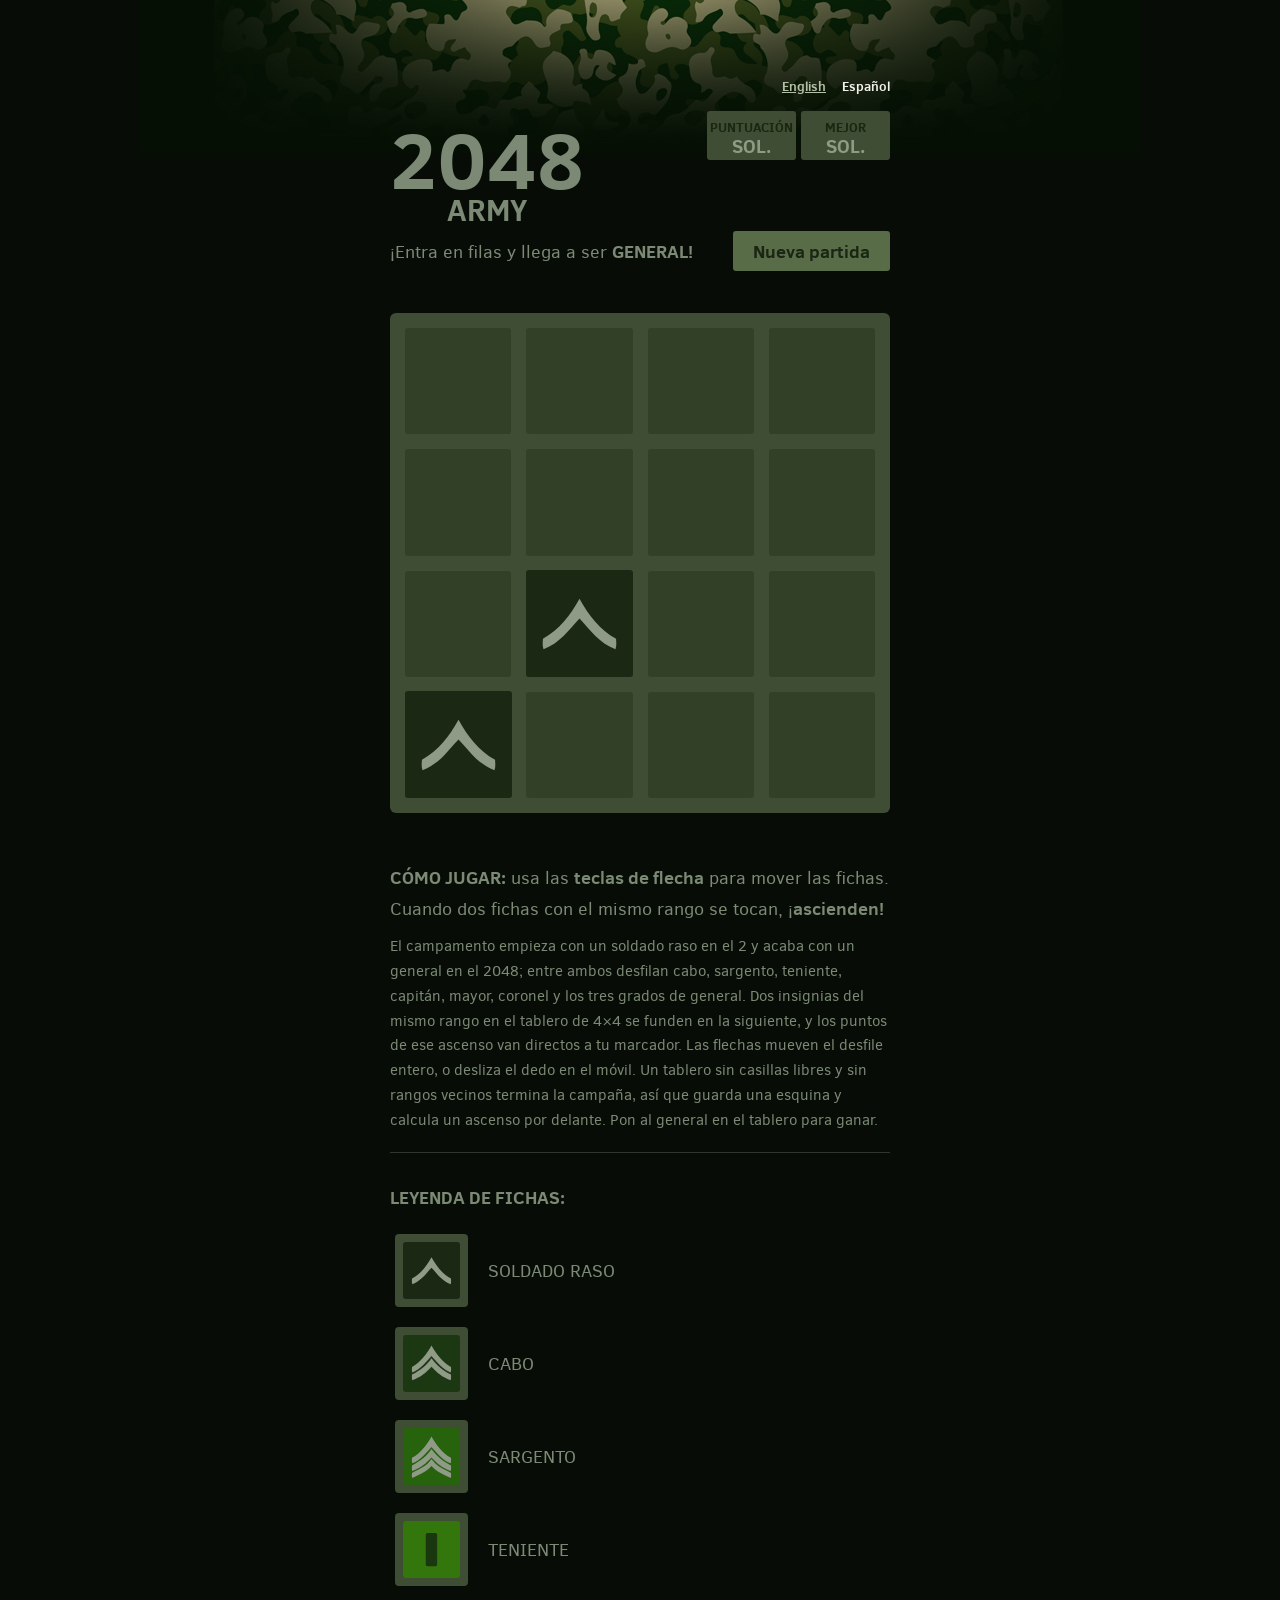
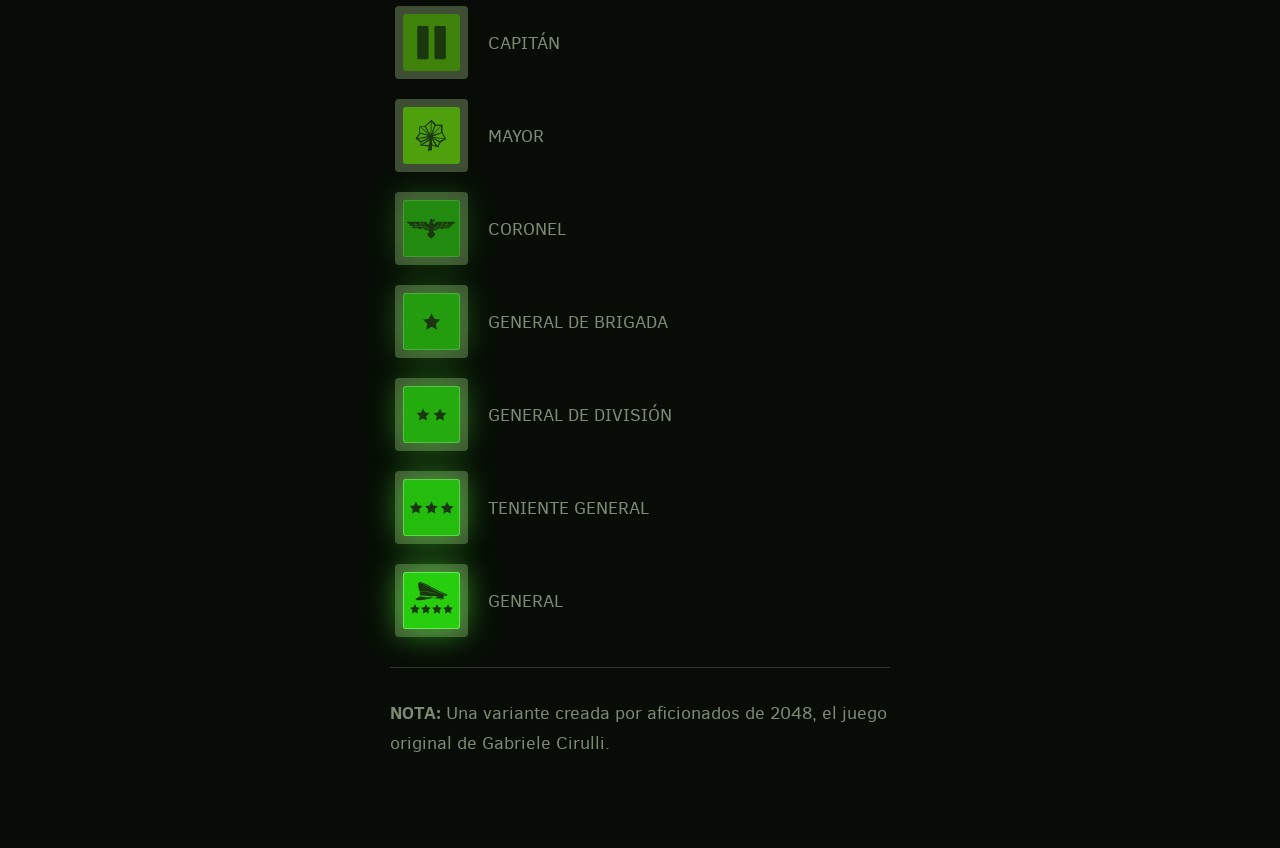
==== es/index.html @ 259455fc "Bilingual site: English at the root, Spanish under /es/ Includes hreflang, canonical, Open Graph, JS" ====
<!DOCTYPE html>
<html lang="es">
<head>
  <meta charset="utf-8">
  <title>2048 Army — asciende de soldado raso a general</title>
  <meta name="description" content="Juega a 2048 Army: une fichas del mismo rango para ascender de soldado raso a general y evita que el tablero se llene de tropa.">

  <link rel="canonical" href="https://tile2048.github.io/2048-ARMY/es/">
  <link rel="alternate" hreflang="en" href="https://tile2048.github.io/2048-ARMY/">
  <link rel="alternate" hreflang="es" href="https://tile2048.github.io/2048-ARMY/es/">
  <link rel="alternate" hreflang="x-default" href="https://tile2048.github.io/2048-ARMY/">

  <meta property="og:type" content="website">
  <meta property="og:title" content="2048 Army — asciende de soldado raso a general">
  <meta property="og:description" content="Juega a 2048 Army: une fichas del mismo rango para ascender de soldado raso a general y evita que el tablero se llene de tropa.">
  <meta property="og:url" content="https://tile2048.github.io/2048-ARMY/es/">
  <meta property="og:locale" content="es_ES">
  <meta property="og:locale:alternate" content="en_US">

  <link href="../style/main.css" rel="stylesheet" type="text/css">
  <link rel="shortcut icon" href="../favicon.ico">
  <link rel="apple-touch-icon" href="../meta/apple-touch-icon.png">
  <meta name="apple-mobile-web-app-capable" content="yes">
  <meta name="apple-mobile-web-app-status-bar-style" content="black">

  <meta name="HandheldFriendly" content="True">
  <meta name="MobileOptimized" content="320">
  <meta name="viewport" content="width=device-width, target-densitydpi=160dpi, initial-scale=1.0, maximum-scale=1, user-scalable=no, minimal-ui">
  <meta name="format-detection" content="telephone=no" />

  <script type="application/ld+json">
  {
    "@context": "https://schema.org",
    "@type": "VideoGame",
    "name": "2048 Army",
    "inLanguage": "es",
    "url": "https://tile2048.github.io/2048-ARMY/es/",
    "description": "Versión militar del puzle de fichas 2048: une rangos iguales para ascender de soldado raso a general."
  }
  </script>
</head>
<body>
  <div class="container">
    <nav class="lang-links"><a href="../" hreflang="en" lang="en">English</a> <span>Español</span></nav>

    <div class="heading">
      <div class="scores-container">
        <div class="score-container">0</div>
        <div class="best-container">0</div>
      </div>
      <div class="title-container">
        <h1 class="title">2048<small>Army</small></h1>
      </div>
    </div>

    <div class="above-game">
      <p class="game-intro">¡Entra en filas y llega a ser <strong>GENERAL!</strong></p>
      <a class="restart-button">Nueva partida</a>
    </div>

    <div class="game-container">
      <div class="game-message">
        <p></p>
        <div class="lower">
	        <a class="keep-playing-button">Seguir jugando</a>
          <a class="retry-button">Reintentar</a>
          <div class="score-sharing"></div>
        </div>
      </div>

      <div class="grid-container">
        <div class="grid-row">
          <div class="grid-cell"></div>
          <div class="grid-cell"></div>
          <div class="grid-cell"></div>
          <div class="grid-cell"></div>
        </div>
        <div class="grid-row">
          <div class="grid-cell"></div>
          <div class="grid-cell"></div>
          <div class="grid-cell"></div>
          <div class="grid-cell"></div>
        </div>
        <div class="grid-row">
          <div class="grid-cell"></div>
          <div class="grid-cell"></div>
          <div class="grid-cell"></div>
          <div class="grid-cell"></div>
        </div>
        <div class="grid-row">
          <div class="grid-cell"></div>
          <div class="grid-cell"></div>
          <div class="grid-cell"></div>
          <div class="grid-cell"></div>
        </div>
      </div>

      <div class="tile-container">

      </div>
    </div>

    <p class="game-explanation">
      <strong class="important">Cómo jugar:</strong> usa las <strong>teclas de flecha</strong> para mover las fichas. Cuando dos fichas con el mismo rango se tocan, ¡<strong>ascienden!</strong>
    </p>
    <p class="game-about">
      El campamento empieza con un soldado raso en el 2 y acaba con un general en el 2048; entre ambos desfilan cabo, sargento, teniente, capitán, mayor, coronel y los tres grados de general. Dos insignias del mismo rango en el tablero de 4×4 se funden en la siguiente, y los puntos de ese ascenso van directos a tu marcador. Las flechas mueven el desfile entero, o desliza el dedo en el móvil. Un tablero sin casillas libres y sin rangos vecinos termina la campaña, así que guarda una esquina y calcula un ascenso por delante. Pon al general en el tablero para ganar.
    </p>
    <hr>
    <p class="tile-legend"><strong class="important">Leyenda de fichas:</strong></p>
    <div class="legend-list">
      <div class="legend-row">
        <div class="legend-grid"><div class="legend-cell cell-2"><img src="../style/img/2.svg" alt="soldado raso"></div></div>
        <p>soldado raso</p>
      </div>
      <div class="legend-row">
        <div class="legend-grid"><div class="legend-cell cell-4"><img src="../style/img/4.svg" alt="cabo"></div></div>
        <p>cabo</p>
      </div>
      <div class="legend-row">
        <div class="legend-grid"><div class="legend-cell cell-8"><img src="../style/img/8.svg" alt="sargento"></div></div>
        <p>sargento</p>
      </div>
      <div class="legend-row">
        <div class="legend-grid"><div class="legend-cell cell-16"><img src="../style/img/16.svg" alt="teniente"></div></div>
        <p>teniente</p>
      </div>
      <div class="legend-row">
        <div class="legend-grid"><div class="legend-cell cell-32"><img src="../style/img/32.svg" alt="capitán"></div></div>
        <p>capitán</p>
      </div>
      <div class="legend-row">
        <div class="legend-grid"><div class="legend-cell cell-64"><img src="../style/img/64.svg" alt="mayor"></div></div>
        <p>mayor</p>
      </div>
      <div class="legend-row">
        <div class="legend-grid"><div class="legend-cell cell-128"><img src="../style/img/128.svg" alt="coronel"></div></div>
        <p>coronel</p>
      </div>
      <div class="legend-row">
        <div class="legend-grid"><div class="legend-cell cell-256"><img src="../style/img/256.svg" alt="general de brigada"></div></div>
        <p>general de brigada</p>
      </div>
      <div class="legend-row">
        <div class="legend-grid"><div class="legend-cell cell-512"><img src="../style/img/512.svg" alt="general de división"></div></div>
        <p>general de división</p>
      </div>
      <div class="legend-row">
        <div class="legend-grid"><div class="legend-cell cell-1024"><img src="../style/img/1024.svg" alt="teniente general"></div></div>
        <p>teniente general</p>
      </div>
      <div class="legend-row">
        <div class="legend-grid"><div class="legend-cell cell-2048"><img src="../style/img/2048.svg" alt="general"></div></div>
        <p>general</p>
      </div>
    </div>
    <hr>
    <p class="disclaimer">
    <strong class="important">Nota:</strong> Una variante creada por aficionados de 2048, el juego original de Gabriele Cirulli.
    </p>
  </div>

  <script src="../js/bind_polyfill.js"></script>
  <script src="../js/classlist_polyfill.js"></script>
  <script src="../js/animframe_polyfill.js"></script>
  <script>
    // Assets and sentences of this page. The English page sits at the repo root.
    window.GAME_ROOT = "../";

    // Text that only appears once a game is running, in the language of this page.
    window.PAGE_STRINGS = {
      "game-won": "¡Ganaste!",
      "game-over": "¡Fin del juego!",
      "tweet1": "Conseguí \"",
      "tweet2": "\" en 2048-ARMY #2048game",
      "2": "soldado raso",
      "4": "cabo",
      "8": "sargento",
      "16": "teniente",
      "32": "capitán",
      "64": "mayor",
      "128": "coronel",
      "256": "general de brigada",
      "512": "general de división",
      "1024": "teniente general",
      "2048": "general",
      "s0": "Sol.",
      "s2": "Sol.",
      "s4": "Cbo.",
      "s8": "Sgto.",
      "s16": "Tte.",
      "s32": "Cptn.",
      "s64": "Myr.",
      "s128": "Cnel.",
      "s256": "Gral.Brig.",
      "s512": "Gral.Div.",
      "s1024": "Tte.Gral.",
      "s2048": "Gral."
    };

    function Localize(key) {
      var name = String(key);
      if (window.PAGE_STRINGS.hasOwnProperty(name)) return window.PAGE_STRINGS[name];
      // Scores that no longer sit on a tile fall back to the plain number.
      if (name.charAt(0) === "s" && window.PAGE_STRINGS.hasOwnProperty(name.slice(1))) {
        return window.PAGE_STRINGS[name.slice(1)];
      }
      return name;
    }
  </script>
  <script src="../js/keyboard_input_manager.js"></script>
  <script src="../js/html_actuator.js"></script>
  <script src="../js/grid.js"></script>
  <script src="../js/tile.js"></script>
  <script src="../js/local_storage_manager.js"></script>
  <script src="../js/game_manager.js"></script>
  <script src="../js/application.js"></script>
  <script>
    window.twttr = (function (d,s,id) {
      var t, js, fjs = d.getElementsByTagName(s)[0];
      if (d.getElementById(id)) return; js=d.createElement(s); js.id=id;
      js.src="https://platform.twitter.com/widgets.js"; fjs.parentNode.insertBefore(js, fjs);
      return window.twttr || (t = { _e: [], ready: function(f){ t._e.push(f) } });
    }(document, "script", "twitter-wjs"));
  </script>
</body>
</html>
---- style/main.css ----
@import url(fonts/clear-sans.css);
html, body {
  margin: 0;
  padding: 0;
  background-color: #070D06;
  color: #7c8975;
  font-family: "Clear Sans", "Helvetica Neue", Arial, sans-serif;
  font-size: 18px; }

body {
  padding: 80px 0;
  background-image: url(img/top-bg.jpg);
  background-position: top center;
  background-repeat: no-repeat; }

.heading:after {
  content: "";
  display: block;
  clear: both; }

h1.title {
  font-size: 80px;
  font-weight: bold;
  margin: 0;
  display: block;
  float: left; }
  h1.title small {
    position: absolute;
    width: 100%;
    bottom: 0;
    left: 0;
    text-transform: uppercase;
    font-size: 30px;
    line-height: 30px;
    text-align: center;
    font-weight: bold; }

.title-container {
  position: relative;
  display: inline-block;
  padding-bottom: 10px; }

@-webkit-keyframes move-up {
  0% {
    top: 25px;
    opacity: 1; }

  100% {
    top: -50px;
    opacity: 0; } }
@-moz-keyframes move-up {
  0% {
    top: 25px;
    opacity: 1; }

  100% {
    top: -50px;
    opacity: 0; } }
@keyframes move-up {
  0% {
    top: 25px;
    opacity: 1; }

  100% {
    top: -50px;
    opacity: 0; } }
.scores-container {
  float: right;
  text-align: right; }

.score-container, .best-container {
  position: relative;
  display: inline-block;
  background: #3e4d33;
  padding: 15px 25px;
  font-size: 19px;
  text-transform: uppercase;
  height: 19px;
  line-height: 41px;
  font-weight: bold;
  border-radius: 3px;
  color: #8e9c85;
  margin-top: 8px;
  text-align: center; }
  .score-container:after, .best-container:after {
    position: absolute;
    width: 100%;
    top: 10px;
    left: 0;
    text-transform: uppercase;
    font-size: 13px;
    line-height: 13px;
    text-align: center;
    color: #1a2513; }
  .score-container .score-addition, .best-container .score-addition {
    position: absolute;
    right: 30px;
    color: red;
    font-size: 19px;
    line-height: 19px;
    font-weight: bold;
    color: rgba(124, 137, 117, 0.9);
    z-index: 100;
    -webkit-animation: move-up 600ms ease-in;
    -moz-animation: move-up 600ms ease-in;
    animation: move-up 600ms ease-in;
    -webkit-animation-fill-mode: both;
    -moz-animation-fill-mode: both;
    animation-fill-mode: both; }

.score-container:after {
  content: "Score"; }

.best-container:after {
  content: "Best"; }

p {
  margin-top: 0;
  margin-bottom: 10px;
  line-height: 1.65; }

a {
  color: #7c8975;
  font-weight: bold;
  text-decoration: underline;
  cursor: pointer; }

strong.important {
  text-transform: uppercase; }

hr {
  border: none;
  border-bottom: 1px solid #31362f;
  margin-top: 20px;
  margin-bottom: 30px; }

.container {
  width: 500px;
  margin: 0 auto; }

@-webkit-keyframes fade-in {
  0% {
    opacity: 0; }

  100% {
    opacity: 1; } }
@-moz-keyframes fade-in {
  0% {
    opacity: 0; }

  100% {
    opacity: 1; } }
@keyframes fade-in {
  0% {
    opacity: 0; }

  100% {
    opacity: 1; } }
.game-container {
  margin-top: 40px;
  position: relative;
  padding: 15px;
  cursor: default;
  -webkit-touch-callout: none;
  -ms-touch-callout: none;
  -webkit-user-select: none;
  -moz-user-select: none;
  -ms-user-select: none;
  -ms-touch-action: none;
  touch-action: none;
  background: #3e4d33;
  border-radius: 6px;
  width: 500px;
  height: 500px;
  -webkit-box-sizing: border-box;
  -moz-box-sizing: border-box;
  box-sizing: border-box; }
  .game-container .game-message {
    display: none;
    position: absolute;
    top: 0;
    right: 0;
    bottom: 0;
    left: 0;
    background: rgba(27, 40, 19, 0.7);
    z-index: 100;
    text-align: center;
    -webkit-animation: fade-in 800ms ease 1200ms;
    -moz-animation: fade-in 800ms ease 1200ms;
    animation: fade-in 800ms ease 1200ms;
    -webkit-animation-fill-mode: both;
    -moz-animation-fill-mode: both;
    animation-fill-mode: both; }
    .game-container .game-message p {
      font-size: 60px;
      font-weight: bold;
      height: 60px;
      line-height: 60px;
      margin-top: 222px; }
    .game-container .game-message .lower {
      display: block;
      margin-top: 59px; }
    .game-container .game-message a {
      display: inline-block;
      background: #576c47;
      border-radius: 3px;
      padding: 0 20px;
      text-decoration: none;
      color: #1a2513;
      height: 40px;
      line-height: 42px;
      margin-left: 9px; }
      .game-container .game-message a.keep-playing-button {
        display: none; }
    .game-container .game-message .score-sharing {
      display: inline-block;
      vertical-align: middle;
      margin-left: 10px; }
    .game-container .game-message.game-won {
      background: rgba(39, 206, 13, 0.5);
      color: #8e9c85; }
      .game-container .game-message.game-won a.keep-playing-button {
        display: inline-block; }
    .game-container .game-message.game-won, .game-container .game-message.game-over {
      display: block; }

.grid-container {
  position: absolute;
  z-index: 1; }

.grid-row {
  margin-bottom: 15px; }
  .grid-row:last-child {
    margin-bottom: 0; }
  .grid-row:after {
    content: "";
    display: block;
    clear: both; }

.grid-cell {
  width: 106.25px;
  height: 106.25px;
  margin-right: 15px;
  float: left;
  border-radius: 3px;
  background: rgba(27, 40, 19, 0.35); }
  .grid-cell:last-child {
    margin-right: 0; }

.tile-container {
  position: absolute;
  z-index: 2; }

.tile, .tile .tile-inner {
  width: 107px;
  height: 107px;
  line-height: 116.25px; }
.tile.tile-position-1-1 {
  -webkit-transform: translate(0px, 0px);
  -moz-transform: translate(0px, 0px);
  transform: translate(0px, 0px); }
.tile.tile-position-1-2 {
  -webkit-transform: translate(0px, 121px);
  -moz-transform: translate(0px, 121px);
  transform: translate(0px, 121px); }
.tile.tile-position-1-3 {
  -webkit-transform: translate(0px, 242px);
  -moz-transform: translate(0px, 242px);
  transform: translate(0px, 242px); }
.tile.tile-position-1-4 {
  -webkit-transform: translate(0px, 363px);
  -moz-transform: translate(0px, 363px);
  transform: translate(0px, 363px); }
.tile.tile-position-2-1 {
  -webkit-transform: translate(121px, 0px);
  -moz-transform: translate(121px, 0px);
  transform: translate(121px, 0px); }
.tile.tile-position-2-2 {
  -webkit-transform: translate(121px, 121px);
  -moz-transform: translate(121px, 121px);
  transform: translate(121px, 121px); }
.tile.tile-position-2-3 {
  -webkit-transform: translate(121px, 242px);
  -moz-transform: translate(121px, 242px);
  transform: translate(121px, 242px); }
.tile.tile-position-2-4 {
  -webkit-transform: translate(121px, 363px);
  -moz-transform: translate(121px, 363px);
  transform: translate(121px, 363px); }
.tile.tile-position-3-1 {
  -webkit-transform: translate(242px, 0px);
  -moz-transform: translate(242px, 0px);
  transform: translate(242px, 0px); }
.tile.tile-position-3-2 {
  -webkit-transform: translate(242px, 121px);
  -moz-transform: translate(242px, 121px);
  transform: translate(242px, 121px); }
.tile.tile-position-3-3 {
  -webkit-transform: translate(242px, 242px);
  -moz-transform: translate(242px, 242px);
  transform: translate(242px, 242px); }
.tile.tile-position-3-4 {
  -webkit-transform: translate(242px, 363px);
  -moz-transform: translate(242px, 363px);
  transform: translate(242px, 363px); }
.tile.tile-position-4-1 {
  -webkit-transform: translate(363px, 0px);
  -moz-transform: translate(363px, 0px);
  transform: translate(363px, 0px); }
.tile.tile-position-4-2 {
  -webkit-transform: translate(363px, 121px);
  -moz-transform: translate(363px, 121px);
  transform: translate(363px, 121px); }
.tile.tile-position-4-3 {
  -webkit-transform: translate(363px, 242px);
  -moz-transform: translate(363px, 242px);
  transform: translate(363px, 242px); }
.tile.tile-position-4-4 {
  -webkit-transform: translate(363px, 363px);
  -moz-transform: translate(363px, 363px);
  transform: translate(363px, 363px); }

.tile {
  position: absolute;
  -webkit-transition: 100ms ease-in-out;
  -moz-transition: 100ms ease-in-out;
  transition: 100ms ease-in-out;
  -webkit-transition-property: -webkit-transform;
  -moz-transition-property: -moz-transform;
  transition-property: transform; }
  .tile .tile-inner {
    border-radius: 3px;
    background: #1b2813;
    text-align: center;
    font-weight: bold;
    z-index: 10;
    font-size: 55px; }
    .tile .tile-inner img {
      width: 100%;
      height: 100%; }
  .tile.tile-2 .tile-inner {
    background: #1b2813;
    box-shadow: 0 0 30px 10px rgba(79, 242, 53, 0), inset 0 0 0 1px rgba(255, 255, 255, 0); }
  .tile.tile-4 .tile-inner {
    background: #1c3812;
    box-shadow: 0 0 30px 10px rgba(79, 242, 53, 0), inset 0 0 0 1px rgba(255, 255, 255, 0); }
  .tile.tile-8 .tile-inner {
    color: #8e9c85;
    background: #27620d; }
  .tile.tile-16 .tile-inner {
    color: #8e9c85;
    background: #33760c; }
  .tile.tile-32 .tile-inner {
    color: #8e9c85;
    background: #3e810b; }
  .tile.tile-64 .tile-inner {
    color: #8e9c85;
    background: #4ea00d; }
  .tile.tile-128 .tile-inner {
    color: #8e9c85;
    background: #228b0f;
    box-shadow: 0 0 30px 10px rgba(79, 242, 53, 0.2381), inset 0 0 0 1px rgba(255, 255, 255, 0.14286);
    font-size: 45px; }
    @media screen and (max-width: 520px) {
      .tile.tile-128 .tile-inner {
        font-size: 25px; } }
  .tile.tile-256 .tile-inner {
    color: #8e9c85;
    background: #239c0e;
    box-shadow: 0 0 30px 10px rgba(79, 242, 53, 0.31746), inset 0 0 0 1px rgba(255, 255, 255, 0.19048);
    font-size: 45px; }
    @media screen and (max-width: 520px) {
      .tile.tile-256 .tile-inner {
        font-size: 25px; } }
  .tile.tile-512 .tile-inner {
    color: #8e9c85;
    background: #24ac0e;
    box-shadow: 0 0 30px 10px rgba(79, 242, 53, 0.39683), inset 0 0 0 1px rgba(255, 255, 255, 0.2381);
    font-size: 45px; }
    @media screen and (max-width: 520px) {
      .tile.tile-512 .tile-inner {
        font-size: 25px; } }
  .tile.tile-1024 .tile-inner {
    color: #8e9c85;
    background: #25bd0d;
    box-shadow: 0 0 30px 10px rgba(79, 242, 53, 0.47619), inset 0 0 0 1px rgba(255, 255, 255, 0.28571);
    font-size: 35px; }
    @media screen and (max-width: 520px) {
      .tile.tile-1024 .tile-inner {
        font-size: 15px; } }
  .tile.tile-2048 .tile-inner {
    color: #8e9c85;
    background: #27ce0d;
    box-shadow: 0 0 30px 10px rgba(79, 242, 53, 0.55556), inset 0 0 0 1px rgba(255, 255, 255, 0.33333);
    font-size: 35px; }
    @media screen and (max-width: 520px) {
      .tile.tile-2048 .tile-inner {
        font-size: 15px; } }
  .tile.tile-super .tile-inner {
    color: #8e9c85;
    background: #323a31;
    font-size: 30px; }
    @media screen and (max-width: 520px) {
      .tile.tile-super .tile-inner {
        font-size: 10px; } }

@-webkit-keyframes appear {
  0% {
    opacity: 0;
    -webkit-transform: scale(0);
    -moz-transform: scale(0);
    transform: scale(0); }

  100% {
    opacity: 1;
    -webkit-transform: scale(1);
    -moz-transform: scale(1);
    transform: scale(1); } }
@-moz-keyframes appear {
  0% {
    opacity: 0;
    -webkit-transform: scale(0);
    -moz-transform: scale(0);
    transform: scale(0); }

  100% {
    opacity: 1;
    -webkit-transform: scale(1);
    -moz-transform: scale(1);
    transform: scale(1); } }
@keyframes appear {
  0% {
    opacity: 0;
    -webkit-transform: scale(0);
    -moz-transform: scale(0);
    transform: scale(0); }

  100% {
    opacity: 1;
    -webkit-transform: scale(1);
    -moz-transform: scale(1);
    transform: scale(1); } }
.tile-new .tile-inner {
  -webkit-animation: appear 200ms ease 100ms;
  -moz-animation: appear 200ms ease 100ms;
  animation: appear 200ms ease 100ms;
  -webkit-animation-fill-mode: backwards;
  -moz-animation-fill-mode: backwards;
  animation-fill-mode: backwards; }

@-webkit-keyframes pop {
  0% {
    -webkit-transform: scale(0);
    -moz-transform: scale(0);
    transform: scale(0); }

  50% {
    -webkit-transform: scale(1.2);
    -moz-transform: scale(1.2);
    transform: scale(1.2); }

  100% {
    -webkit-transform: scale(1);
    -moz-transform: scale(1);
    transform: scale(1); } }
@-moz-keyframes pop {
  0% {
    -webkit-transform: scale(0);
    -moz-transform: scale(0);
    transform: scale(0); }

  50% {
    -webkit-transform: scale(1.2);
    -moz-transform: scale(1.2);
    transform: scale(1.2); }

  100% {
    -webkit-transform: scale(1);
    -moz-transform: scale(1);
    transform: scale(1); } }
@keyframes pop {
  0% {
    -webkit-transform: scale(0);
    -moz-transform: scale(0);
    transform: scale(0); }

  50% {
    -webkit-transform: scale(1.2);
    -moz-transform: scale(1.2);
    transform: scale(1.2); }

  100% {
    -webkit-transform: scale(1);
    -moz-transform: scale(1);
    transform: scale(1); } }
.tile-merged .tile-inner {
  z-index: 20;
  -webkit-animation: pop 200ms ease 100ms;
  -moz-animation: pop 200ms ease 100ms;
  animation: pop 200ms ease 100ms;
  -webkit-animation-fill-mode: backwards;
  -moz-animation-fill-mode: backwards;
  animation-fill-mode: backwards; }

.above-game:after {
  content: "";
  display: block;
  clear: both; }

.game-intro {
  float: left;
  line-height: 42px;
  margin-bottom: 0; }

.restart-button {
  display: inline-block;
  background: #576c47;
  border-radius: 3px;
  padding: 0 20px;
  text-decoration: none;
  color: #1a2513;
  height: 40px;
  line-height: 42px;
  display: block;
  text-align: center;
  float: right; }

.game-explanation {
  margin-top: 50px; }

@media screen and (max-width: 520px) {
  html, body {
    font-size: 15px; }

  body {
    margin: 20px 0;
    padding: 0 20px; }

  h1.title {
    font-size: 27px;
    margin-top: 15px; }
  h1.title small {
    font-size: 14px;
    line-height: 16px; }

  .container {
    width: 280px;
    margin: 0 auto; }

  .score-container, .best-container {
    margin-top: 0;
    padding: 15px 10px;
    min-width: 40px; }

  .heading {
    margin-bottom: 10px; }

  .game-intro {
    width: 55%;
    display: block;
    box-sizing: border-box;
    line-height: 1.65; }

  .restart-button {
    width: 42%;
    padding: 0;
    display: block;
    box-sizing: border-box;
    margin-top: 2px; }

  .game-container {
    margin-top: 17px;
    position: relative;
    padding: 10px;
    cursor: default;
    -webkit-touch-callout: none;
    -ms-touch-callout: none;
    -webkit-user-select: none;
    -moz-user-select: none;
    -ms-user-select: none;
    -ms-touch-action: none;
    touch-action: none;
    background: #3e4d33;
    border-radius: 6px;
    width: 280px;
    height: 280px;
    -webkit-box-sizing: border-box;
    -moz-box-sizing: border-box;
    box-sizing: border-box; }
    .game-container .game-message {
      display: none;
      position: absolute;
      top: 0;
      right: 0;
      bottom: 0;
      left: 0;
      background: rgba(27, 40, 19, 0.7);
      z-index: 100;
      text-align: center;
      -webkit-animation: fade-in 800ms ease 1200ms;
      -moz-animation: fade-in 800ms ease 1200ms;
      animation: fade-in 800ms ease 1200ms;
      -webkit-animation-fill-mode: both;
      -moz-animation-fill-mode: both;
      animation-fill-mode: both; }
      .game-container .game-message p {
        font-size: 60px;
        font-weight: bold;
        height: 60px;
        line-height: 60px;
        margin-top: 222px; }
      .game-container .game-message .lower {
        display: block;
        margin-top: 59px; }
      .game-container .game-message a {
        display: inline-block;
        background: #576c47;
        border-radius: 3px;
        padding: 0 20px;
        text-decoration: none;
        color: #1a2513;
        height: 40px;
        line-height: 42px;
        margin-left: 9px; }
        .game-container .game-message a.keep-playing-button {
          display: none; }
      .game-container .game-message .score-sharing {
        display: inline-block;
        vertical-align: middle;
        margin-left: 10px; }
      .game-container .game-message.game-won {
        background: rgba(39, 206, 13, 0.5);
        color: #8e9c85; }
        .game-container .game-message.game-won a.keep-playing-button {
          display: inline-block; }
      .game-container .game-message.game-won, .game-container .game-message.game-over {
        display: block; }

  .grid-container {
    position: absolute;
    z-index: 1; }

  .grid-row {
    margin-bottom: 10px; }
    .grid-row:last-child {
      margin-bottom: 0; }
    .grid-row:after {
      content: "";
      display: block;
      clear: both; }

  .grid-cell {
    width: 57.5px;
    height: 57.5px;
    margin-right: 10px;
    float: left;
    border-radius: 3px;
    background: rgba(27, 40, 19, 0.35); }
    .grid-cell:last-child {
      margin-right: 0; }

  .tile-container {
    position: absolute;
    z-index: 2; }

  .tile, .tile .tile-inner {
    width: 58px;
    height: 58px;
    line-height: 67.5px; }
  .tile.tile-position-1-1 {
    -webkit-transform: translate(0px, 0px);
    -moz-transform: translate(0px, 0px);
    transform: translate(0px, 0px); }
  .tile.tile-position-1-2 {
    -webkit-transform: translate(0px, 67px);
    -moz-transform: translate(0px, 67px);
    transform: translate(0px, 67px); }
  .tile.tile-position-1-3 {
    -webkit-transform: translate(0px, 135px);
    -moz-transform: translate(0px, 135px);
    transform: translate(0px, 135px); }
  .tile.tile-position-1-4 {
    -webkit-transform: translate(0px, 202px);
    -moz-transform: translate(0px, 202px);
    transform: translate(0px, 202px); }
  .tile.tile-position-2-1 {
    -webkit-transform: translate(67px, 0px);
    -moz-transform: translate(67px, 0px);
    transform: translate(67px, 0px); }
  .tile.tile-position-2-2 {
    -webkit-transform: translate(67px, 67px);
    -moz-transform: translate(67px, 67px);
    transform: translate(67px, 67px); }
  .tile.tile-position-2-3 {
    -webkit-transform: translate(67px, 135px);
    -moz-transform: translate(67px, 135px);
    transform: translate(67px, 135px); }
  .tile.tile-position-2-4 {
    -webkit-transform: translate(67px, 202px);
    -moz-transform: translate(67px, 202px);
    transform: translate(67px, 202px); }
  .tile.tile-position-3-1 {
    -webkit-transform: translate(135px, 0px);
    -moz-transform: translate(135px, 0px);
    transform: translate(135px, 0px); }
  .tile.tile-position-3-2 {
    -webkit-transform: translate(135px, 67px);
    -moz-transform: translate(135px, 67px);
    transform: translate(135px, 67px); }
  .tile.tile-position-3-3 {
    -webkit-transform: translate(135px, 135px);
    -moz-transform: translate(135px, 135px);
    transform: translate(135px, 135px); }
  .tile.tile-position-3-4 {
    -webkit-transform: translate(135px, 202px);
    -moz-transform: translate(135px, 202px);
    transform: translate(135px, 202px); }
  .tile.tile-position-4-1 {
    -webkit-transform: translate(202px, 0px);
    -moz-transform: translate(202px, 0px);
    transform: translate(202px, 0px); }
  .tile.tile-position-4-2 {
    -webkit-transform: translate(202px, 67px);
    -moz-transform: translate(202px, 67px);
    transform: translate(202px, 67px); }
  .tile.tile-position-4-3 {
    -webkit-transform: translate(202px, 135px);
    -moz-transform: translate(202px, 135px);
    transform: translate(202px, 135px); }
  .tile.tile-position-4-4 {
    -webkit-transform: translate(202px, 202px);
    -moz-transform: translate(202px, 202px);
    transform: translate(202px, 202px); }

  .tile .tile-inner {
    font-size: 35px; }

  .game-message p {
    font-size: 30px !important;
    height: 30px !important;
    line-height: 30px !important;
    margin-top: 90px !important; }
  .game-message .lower {
    margin-top: 30px !important; }
  .game-message.game-won .score-sharing {
    margin-top: 10px; } }
.legend-row {
  padding: 10px 5px; }
  .legend-row:after {
    content: "";
    display: block;
    clear: both; }
  .legend-row p {
    margin-left: 93.33333px;
    margin-top: 23.33333px;
    text-transform: uppercase; }

.legend-grid {
  position: relative;
  padding: 7.5px;
  cursor: default;
  -webkit-touch-callout: none;
  -ms-touch-callout: none;
  -webkit-user-select: none;
  -moz-user-select: none;
  -ms-user-select: none;
  -ms-touch-action: none;
  touch-action: none;
  background: #3e4d33;
  border-radius: 4px;
  width: 73px;
  height: 73px;
  -webkit-box-sizing: border-box;
  -moz-box-sizing: border-box;
  box-sizing: border-box;
  float: left; }

.legend-cell {
  width: 57.5px;
  height: 57.5px;
  margin-right: 7.5px;
  float: left;
  border-radius: 3px;
  background: rgba(27, 40, 19, 0.35); }
  .legend-cell img {
    width: 100%;
    height: 100%; }

.cell-2 {
  background: #1b2813;
  box-shadow: 0 0 30px 5px rgba(79, 242, 53, 0), inset 0 0 0 1px rgba(255, 255, 255, 0); }

.cell-4 {
  background: #1c3812;
  box-shadow: 0 0 30px 5px rgba(79, 242, 53, 0), inset 0 0 0 1px rgba(255, 255, 255, 0); }

.cell-8 {
  color: #8e9c85;
  background: #27620d; }

.cell-16 {
  color: #8e9c85;
  background: #33760c; }

.cell-32 {
  color: #8e9c85;
  background: #3e810b; }

.cell-64 {
  color: #8e9c85;
  background: #4ea00d; }

.cell-128 {
  color: #8e9c85;
  background: #228b0f;
  box-shadow: 0 0 30px 5px rgba(79, 242, 53, 0.2381), inset 0 0 0 1px rgba(255, 255, 255, 0.14286); }

.cell-256 {
  color: #8e9c85;
  background: #239c0e;
  box-shadow: 0 0 30px 5px rgba(79, 242, 53, 0.31746), inset 0 0 0 1px rgba(255, 255, 255, 0.19048); }

.cell-512 {
  color: #8e9c85;
  background: #24ac0e;
  box-shadow: 0 0 30px 5px rgba(79, 242, 53, 0.39683), inset 0 0 0 1px rgba(255, 255, 255, 0.2381); }

.cell-1024 {
  color: #8e9c85;
  background: #25bd0d;
  box-shadow: 0 0 30px 5px rgba(79, 242, 53, 0.47619), inset 0 0 0 1px rgba(255, 255, 255, 0.28571); }

.cell-2048 {
  color: #8e9c85;
  background: #27ce0d;
  box-shadow: 0 0 30px 5px rgba(79, 242, 53, 0.55556), inset 0 0 0 1px rgba(255, 255, 255, 0.33333); }

/* Language links */
.lang-links {
  text-align: right;
  font-size: 13px;
  line-height: 1;
  margin: 0 0 10px 0;
  color: #b3c0a4; }
  .lang-links a,
  .lang-links span {
    display: inline-block;
    margin-left: 12px; }
  .lang-links span {
    font-weight: bold;
    color: #eef2e8; }
  .lang-links a {
    color: #b3c0a4; }

.game-about {
  font-size: 15px;
  color: #7c8975; }

/* Spanish page: labels the stylesheet paints itself */
html[lang="es"] .score-container:after {
  content: "Puntuación"; }
html[lang="es"] .best-container:after {
  content: "Mejor"; }
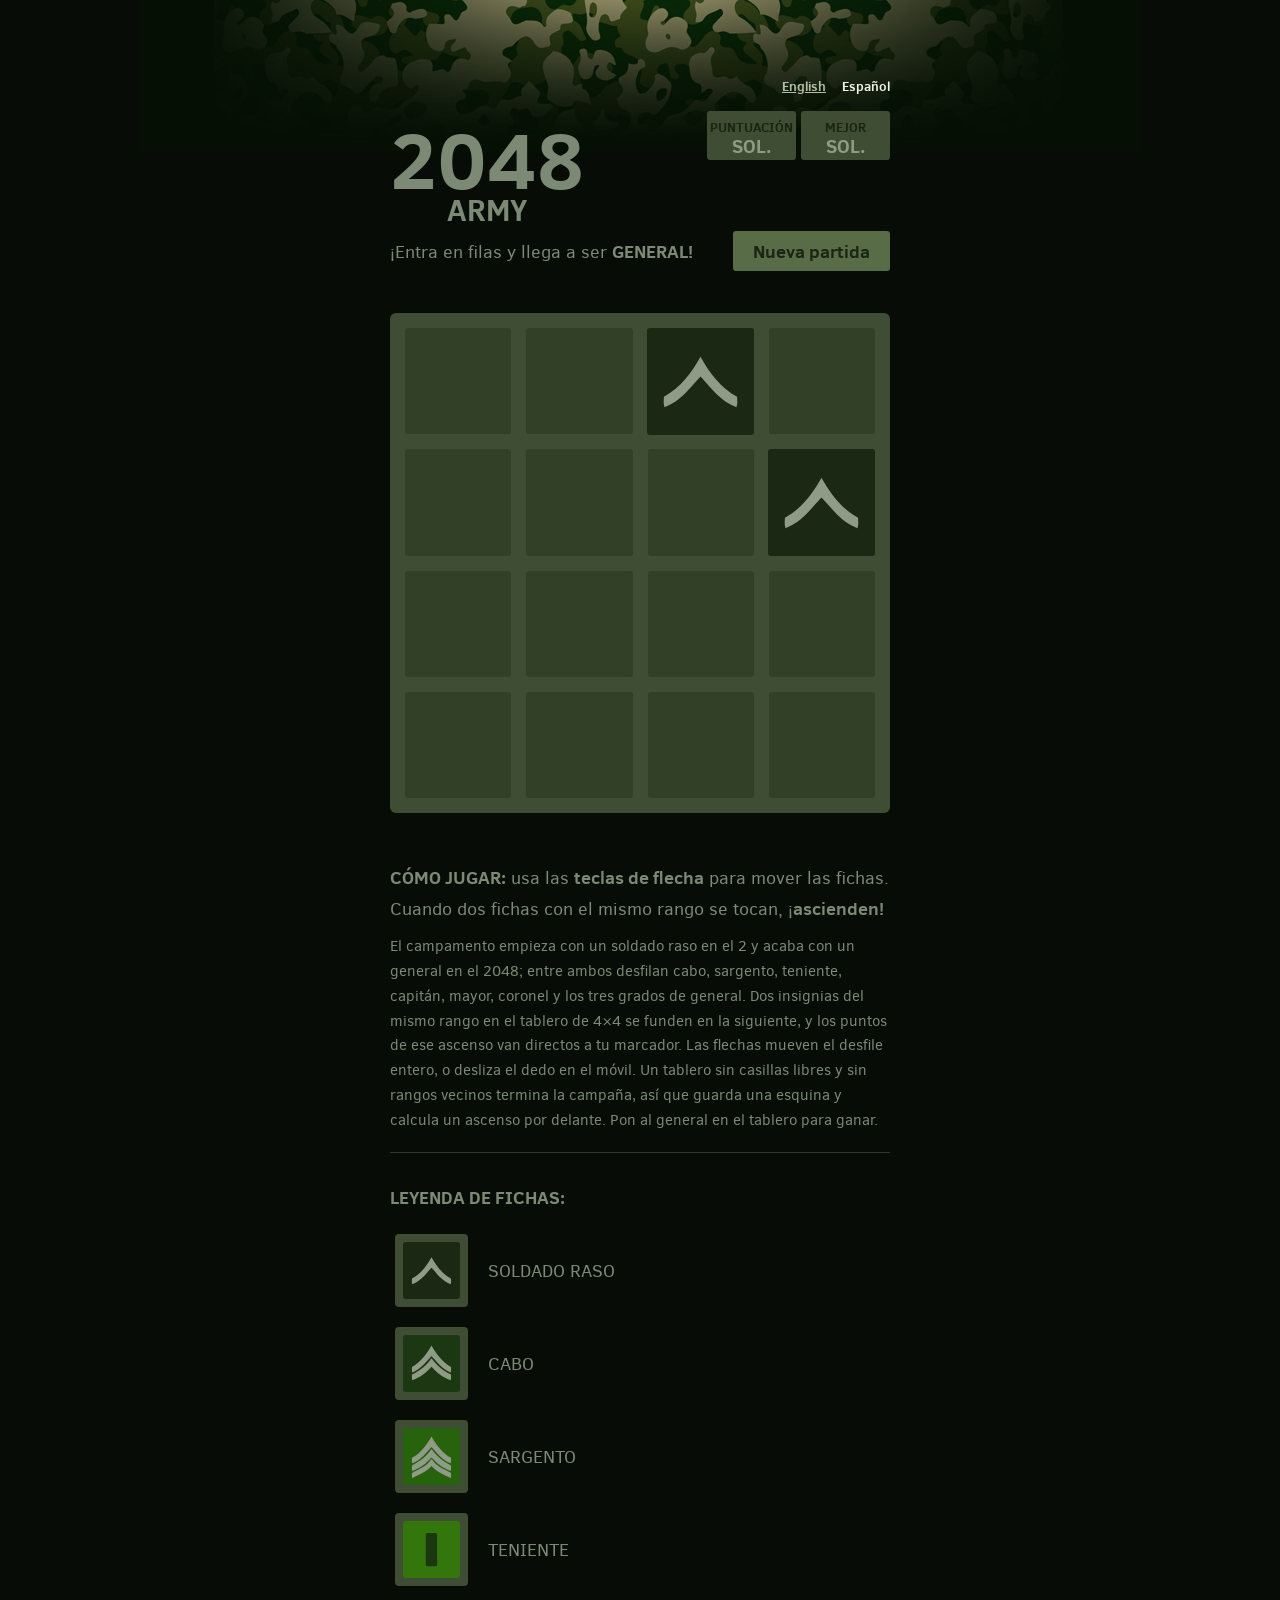
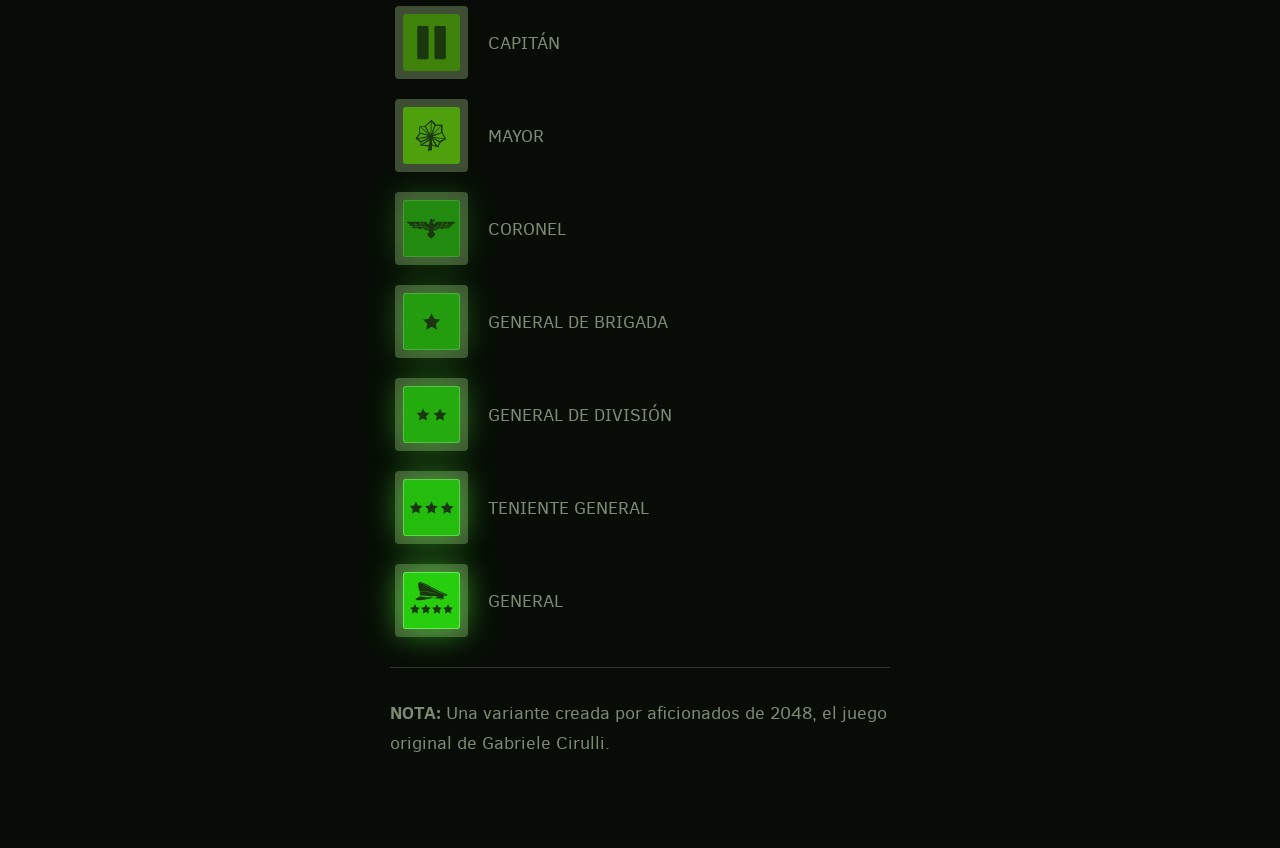
==== commit 425f3664: "Add Cloudflare Web Analytics beacon" ====
--- a/es/index.html
+++ b/es/index.html
@@ -223,5 +223,6 @@
       return window.twttr || (t = { _e: [], ready: function(f){ t._e.push(f) } });
     }(document, "script", "twitter-wjs"));
   </script>
+  <script type='module' src='https://static.cloudflareinsights.com/beacon.min.js' data-cf-beacon='{"token": "ac91dead76b643889e88ca2612f285b2"}'></script>
 </body>
 </html>
